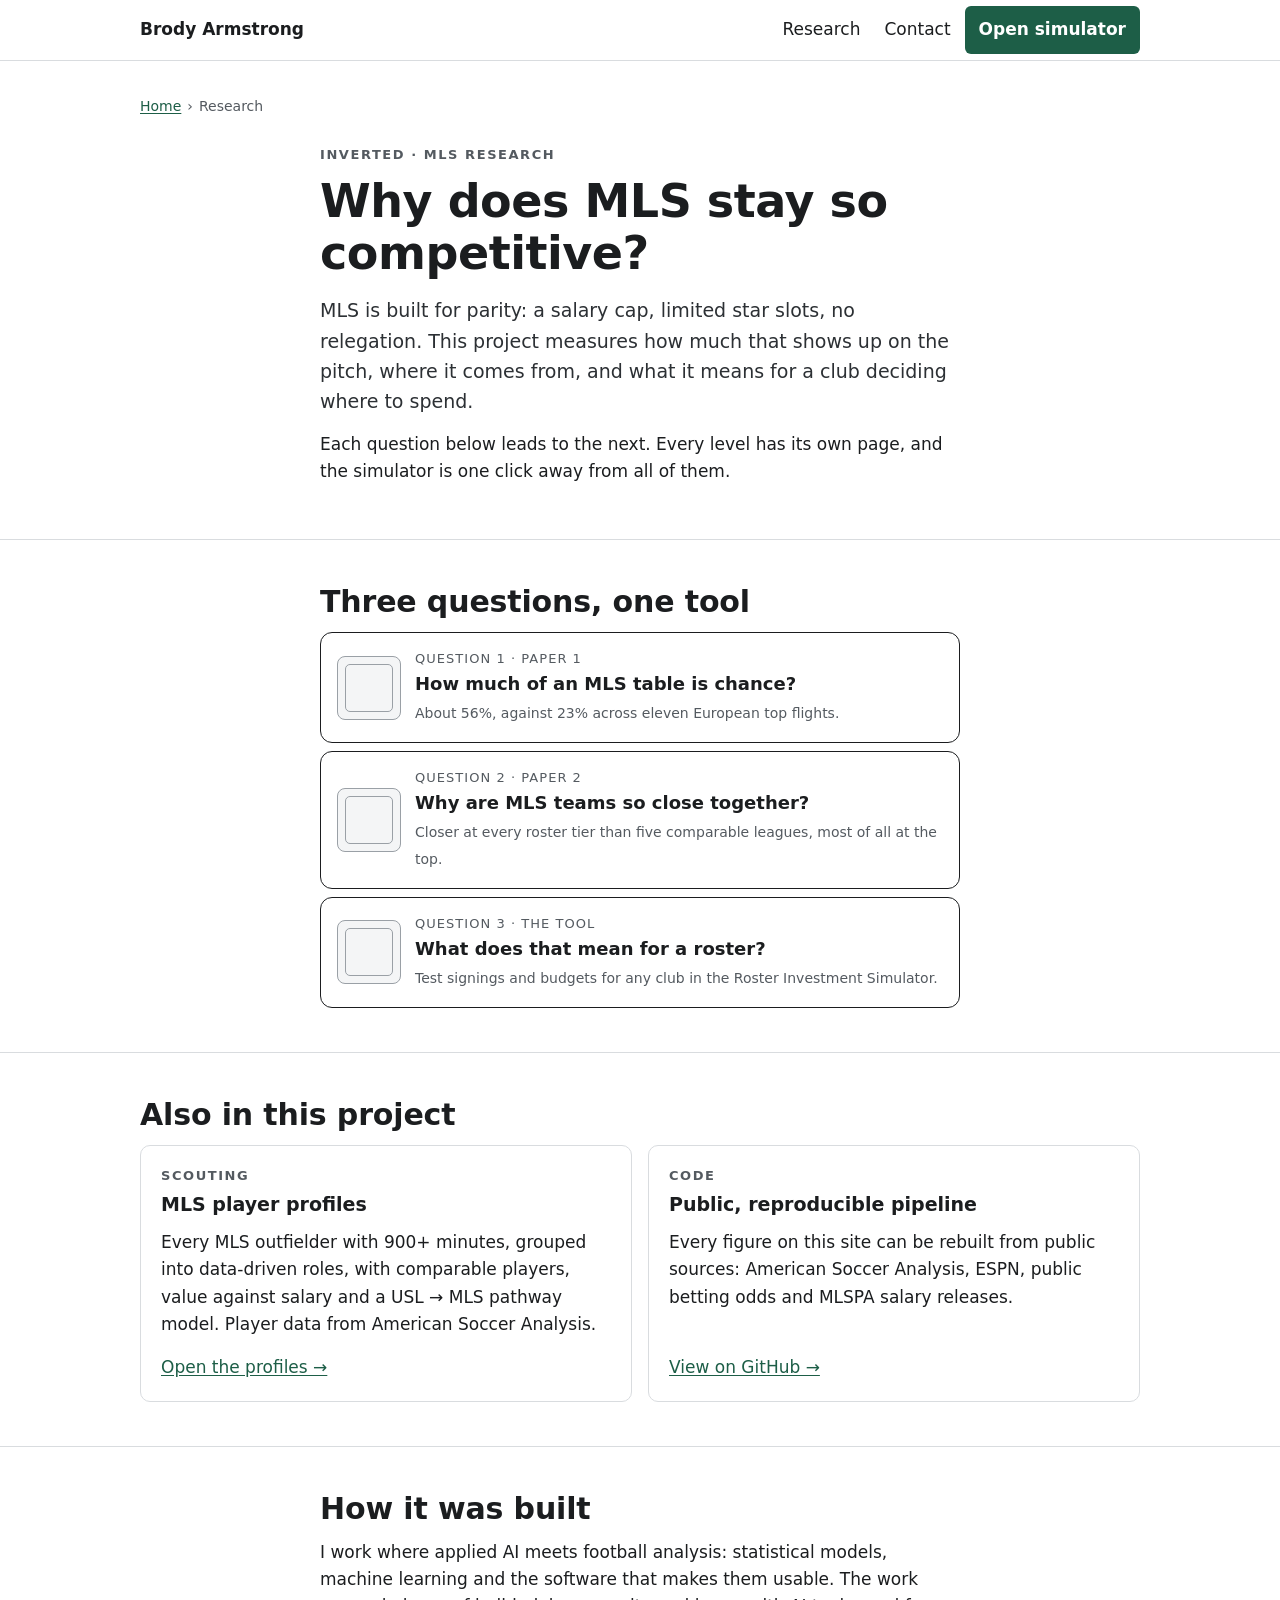
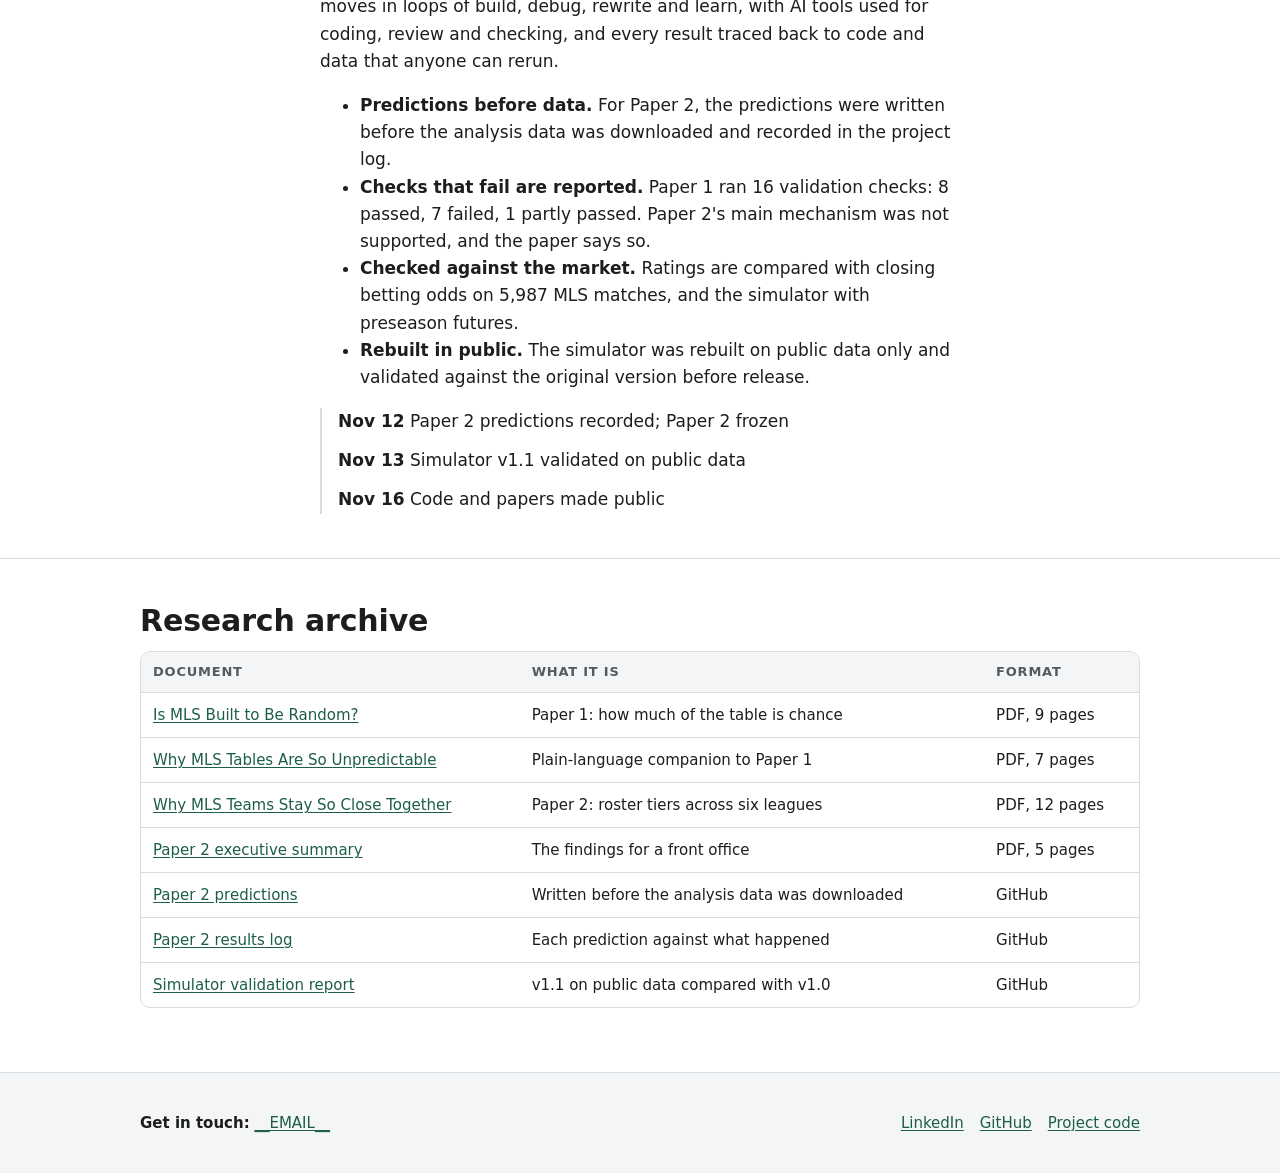
==== inverted/index.html @ 62461cf2 "First version of the portfolio site" ====
<!doctype html>
<html lang="en">
<head>
<meta charset="utf-8">
<meta name="viewport" content="width=device-width, initial-scale=1">
<title>Inverted · Why does MLS stay so competitive? · Brody Armstrong</title>
<meta name="description" content="A research project on MLS parity: how much of the table is chance, why MLS teams stay so close together, and what that means for roster decisions.">
<link rel="stylesheet" href="../assets/style.css">
</head>
<body>
<a class="skip" href="#main">Skip to content</a>
<header class="site-head">
  <div class="wrap">
    <a class="brand" href="../">Brody Armstrong</a>
    <nav class="site-nav" aria-label="Main">
      <a class="opt" href="./" aria-current="page">Research</a>
      <a class="opt" href="../#contact">Contact</a>
      <a class="cta" href="simulator/">Open simulator</a>
    </nav>
  </div>
</header>

<main id="main">
<div class="wrap">
  <nav class="crumbs" aria-label="Breadcrumb"><ol><li><a href="../">Home</a></li><li aria-current="page">Research</li></ol></nav>
</div>

<section class="hero" style="padding-top:8px">
  <div class="wrap measure">
    <p class="kicker">Inverted · MLS research</p>
    <h1>Why does MLS stay so competitive?</h1>
    <p class="lead">MLS is built for parity: a salary cap, limited star slots, no relegation. This project measures how much that shows up on the pitch, where it comes from, and what it means for a club deciding where to spend.</p>
    <p>Each question below leads to the next. Every level has its own page, and the simulator is one click away from all of them.</p>
  </div>
</section>

<section aria-labelledby="chain">
  <div class="wrap measure">
    <h2 id="chain">Three questions, one tool</h2>

    <a class="next" href="random/">
      <span class="frame" aria-hidden="true"><i></i></span>
      <span><small>Question 1 · Paper 1</small><strong>How much of an MLS table is chance?</strong><br><span class="small">About 56%, against 23% across eleven European top flights.</span></span>
    </a>

    <a class="next" href="close/">
      <span class="frame" aria-hidden="true"><i></i></span>
      <span><small>Question 2 · Paper 2</small><strong>Why are MLS teams so close together?</strong><br><span class="small">Closer at every roster tier than five comparable leagues, most of all at the top.</span></span>
    </a>

    <a class="next" href="simulator/">
      <span class="frame" aria-hidden="true"><i></i></span>
      <span><small>Question 3 · The tool</small><strong>What does that mean for a roster?</strong><br><span class="small">Test signings and budgets for any club in the Roster Investment Simulator.</span></span>
    </a>
  </div>
</section>

<section aria-labelledby="more">
  <div class="wrap">
    <h2 id="more">Also in this project</h2>
    <div class="cards">
      <article class="card">
        <p class="kicker" style="margin:0">Scouting</p>
        <h3>MLS player profiles</h3>
        <p>Every MLS outfielder with 900+ minutes, grouped into data-driven roles, with comparable players, value against salary and a USL → MLS pathway model. Player data from American Soccer Analysis.</p>
        <p class="more"><a href="profiles/">Open the profiles →</a></p>
      </article>
      <article class="card">
        <p class="kicker" style="margin:0">Code</p>
        <h3>Public, reproducible pipeline</h3>
        <p>Every figure on this site can be rebuilt from public sources: American Soccer Analysis, ESPN, public betting odds and MLSPA salary releases.</p>
        <p class="more"><a href="https://github.com/brody-armstrong/inverted">View on GitHub →</a></p>
      </article>
    </div>
  </div>
</section>

<section aria-labelledby="built">
  <div class="wrap measure">
    <h2 id="built">How it was built</h2>
    <p>I work where applied AI meets football analysis: statistical models, machine learning and the software that makes them usable. The work moves in loops of build, debug, rewrite and learn, with AI tools used for coding, review and checking, and every result traced back to code and data that anyone can rerun.</p>
    <ul>
      <li><strong>Predictions before data.</strong> For Paper 2, the predictions were written before the analysis data was downloaded and recorded in the project log.</li>
      <li><strong>Checks that fail are reported.</strong> Paper 1 ran 16 validation checks: 8 passed, 7 failed, 1 partly passed. Paper 2's main mechanism was not supported, and the paper says so.</li>
      <li><strong>Checked against the market.</strong> Ratings are compared with closing betting odds on 5,987 MLS matches, and the simulator with preseason futures.</li>
      <li><strong>Rebuilt in public.</strong> The simulator was rebuilt on public data only and validated against the original version before release.</li>
    </ul>
    <ul class="timeline" aria-label="Timeline">
      <li><b>Nov 12</b> Paper 2 predictions recorded; Paper 2 frozen</li>
      <li><b>Nov 13</b> Simulator v1.1 validated on public data</li>
      <li><b>Nov 16</b> Code and papers made public</li>
    </ul>
  </div>
</section>

<section aria-labelledby="archive">
  <div class="wrap">
    <h2 id="archive">Research archive</h2>
    <div class="tablebox">
      <table>
        <thead><tr><th scope="col">Document</th><th scope="col">What it is</th><th scope="col">Format</th></tr></thead>
        <tbody>
          <tr><td><a href="papers/is-mls-built-to-be-random.pdf">Is MLS Built to Be Random?</a></td><td>Paper 1: how much of the table is chance</td><td>PDF, 9 pages</td></tr>
          <tr><td><a href="papers/why-mls-tables-are-so-unpredictable.pdf">Why MLS Tables Are So Unpredictable</a></td><td>Plain-language companion to Paper 1</td><td>PDF, 7 pages</td></tr>
          <tr><td><a href="papers/why-mls-teams-stay-so-close-together.pdf">Why MLS Teams Stay So Close Together</a></td><td>Paper 2: roster tiers across six leagues</td><td>PDF, 12 pages</td></tr>
          <tr><td><a href="papers/paper2-executive-summary.pdf">Paper 2 executive summary</a></td><td>The findings for a front office</td><td>PDF, 5 pages</td></tr>
          <tr><td><a href="https://github.com/brody-armstrong/inverted/blob/main/mls/papers/paper2/preregistration.md">Paper 2 predictions</a></td><td>Written before the analysis data was downloaded</td><td>GitHub</td></tr>
          <tr><td><a href="https://github.com/brody-armstrong/inverted/blob/main/mls/papers/paper2/results-log.md">Paper 2 results log</a></td><td>Each prediction against what happened</td><td>GitHub</td></tr>
          <tr><td><a href="https://github.com/brody-armstrong/inverted/blob/main/mls/src/simulator/VALIDATION.md">Simulator validation report</a></td><td>v1.1 on public data compared with v1.0</td><td>GitHub</td></tr>
        </tbody>
      </table>
    </div>
  </div>
</section>
</main>

<footer class="site-foot">
  <div class="wrap">
    <p style="margin:0"><strong>Get in touch:</strong> <a href="mailto:__EMAIL__">__EMAIL__</a></p>
    <nav aria-label="Elsewhere">
      <a href="__LINKEDIN_URL__">LinkedIn</a>
      <a href="https://github.com/brody-armstrong">GitHub</a>
      <a href="https://github.com/brody-armstrong/inverted">Project code</a>
    </nav>
  </div>
</footer>
</body>
</html>
---- assets/style.css ----
/* brody-armstrong.github.io — plain, fast, accessible. System fonts only. */
:root{
  --ink:#1b1d1f; --muted:#545a60; --line:#d9dcdf; --bg:#ffffff; --soft:#f4f5f6;
  --accent:#1d5e47; --accent-ink:#ffffff; --max:1040px; --text:680px;
  --font:system-ui,-apple-system,"Segoe UI",Roboto,"Helvetica Neue",Arial,sans-serif;
}
*{box-sizing:border-box}
html{-webkit-text-size-adjust:100%}
body{margin:0;background:var(--bg);color:var(--ink);font:17px/1.6 var(--font)}
img{max-width:100%;height:auto;display:block}
a{color:var(--accent);text-underline-offset:2px}
a:hover{color:#123f30}
:focus-visible{outline:3px solid #2f7dd1;outline-offset:2px;border-radius:3px}
.skip{position:absolute;left:-999px;top:0;background:var(--ink);color:#fff;padding:10px 14px;z-index:10}
.skip:focus{left:8px;top:8px}
.wrap{max-width:var(--max);margin:0 auto;padding:0 20px}
.measure{max-width:var(--text)}

/* header */
.site-head{border-bottom:1px solid var(--line);background:var(--bg);position:sticky;top:0;z-index:5}
.site-head .wrap{display:flex;align-items:center;justify-content:space-between;gap:12px;min-height:60px;flex-wrap:wrap}
.brand{font-weight:700;color:var(--ink);text-decoration:none;font-size:17px;padding:10px 0}
.site-nav{display:flex;align-items:center;gap:4px;flex-wrap:wrap}
.site-nav a{color:var(--ink);text-decoration:none;padding:10px 10px;min-height:44px;display:inline-flex;align-items:center;border-radius:6px}
.site-nav a:hover{background:var(--soft)}
.site-nav a.cta{background:var(--accent);color:var(--accent-ink);font-weight:600;padding:10px 14px}
.site-nav a.cta:hover{background:#174c39;color:#fff}
@media (max-width:560px){.site-nav .opt{display:none}}

/* type */
h1{font-size:clamp(30px,5.2vw,46px);line-height:1.12;margin:0 0 16px;letter-spacing:-.01em}
h2{font-size:clamp(23px,3.2vw,30px);line-height:1.2;margin:0 0 12px;letter-spacing:-.005em}
h3{font-size:19px;line-height:1.3;margin:0 0 6px}
p{margin:0 0 14px}
.kicker{font-size:13px;letter-spacing:.12em;text-transform:uppercase;color:var(--muted);font-weight:600;margin:0 0 10px}
.lead{font-size:19px;color:#2c3034}
.small{font-size:14px;color:var(--muted)}
section{padding:44px 0}
section+section{border-top:1px solid var(--line)}

/* buttons */
.btn{display:inline-flex;align-items:center;justify-content:center;min-height:48px;padding:12px 20px;border-radius:8px;background:var(--accent);color:var(--accent-ink);font-weight:650;text-decoration:none}
.btn:hover{background:#174c39;color:#fff}
.btn.ghost{background:transparent;color:var(--ink);border:1.5px solid var(--ink)}
.btn.ghost:hover{background:var(--soft);color:var(--ink)}
.actions{display:flex;flex-wrap:wrap;gap:10px;margin-top:18px}

/* hero */
.hero{padding:36px 0 40px}
.hero-grid{display:grid;gap:28px;grid-template-columns:1fr}
@media (min-width:900px){.hero-grid{grid-template-columns:minmax(0,5fr) minmax(0,6fr);align-items:center}}
.shot{border:1px solid var(--line);border-radius:10px;overflow:hidden;box-shadow:0 1px 2px rgba(0,0,0,.04)}
.shot figcaption{font-size:13px;color:var(--muted);padding:8px 12px;border-top:1px solid var(--line);background:var(--soft)}
figure{margin:0}

/* evidence strip */
.facts{display:grid;grid-template-columns:repeat(2,minmax(0,1fr));gap:1px;background:var(--line);border:1px solid var(--line);border-radius:10px;overflow:hidden;margin:0;padding:0;list-style:none}
@media (min-width:760px){.facts{grid-template-columns:repeat(4,minmax(0,1fr))}}
.facts li{background:var(--bg);padding:16px}
.facts strong{display:block;font-size:22px;line-height:1.2}
.facts span{font-size:14px;color:var(--muted)}

/* story steps */
.steps{list-style:none;margin:0;padding:0;display:grid;gap:12px}
.steps li{border:1px solid var(--line);border-radius:10px;padding:16px 18px;display:grid;grid-template-columns:auto 1fr;gap:4px 14px}
.steps .n{grid-row:span 2;width:30px;height:30px;border-radius:50%;border:2px solid var(--ink);display:flex;align-items:center;justify-content:center;font-weight:700;font-size:14px}
.steps .label{font-size:13px;letter-spacing:.1em;text-transform:uppercase;color:var(--muted);font-weight:600}
.steps p{margin:0}

/* cards */
.cards{display:grid;gap:16px;grid-template-columns:1fr}
@media (min-width:760px){.cards{grid-template-columns:repeat(2,minmax(0,1fr))}}
.card{border:1px solid var(--line);border-radius:10px;padding:20px;display:flex;flex-direction:column;gap:6px}
.card p{margin:0}
.card .more{margin-top:auto;padding-top:10px}

/* level template */
.crumbs{font-size:14px;color:var(--muted);margin:22px 0 8px}
.crumbs ol{list-style:none;margin:0;padding:0;display:flex;flex-wrap:wrap;gap:6px;align-items:center}
.crumbs li{display:flex;align-items:center}
.crumbs li+li::before{content:"›";margin-right:6px;color:var(--muted)}
.crumbs a{display:inline-block;padding:12px 0;min-height:44px}
.part{padding:26px 0;border-top:1px solid var(--line)}
.part:first-of-type{border-top:0}
.part h2{font-size:22px}
.fig{margin:16px 0;border:1px solid var(--line);border-radius:10px;padding:12px;background:#fff}
.fig figcaption{font-size:14px;color:var(--muted);margin-top:8px}
table{border-collapse:collapse;width:100%;font-size:15px}
.tablebox{overflow-x:auto;border:1px solid var(--line);border-radius:10px}
th,td{text-align:left;padding:10px 12px;border-bottom:1px solid var(--line);vertical-align:top}
th{font-size:13px;letter-spacing:.06em;text-transform:uppercase;color:var(--muted);font-weight:600;background:var(--soft)}
td.num,th.num{text-align:right;font-variant-numeric:tabular-nums}
tr:last-child td{border-bottom:0}
details{border:1px solid var(--line);border-radius:10px;padding:0 16px;margin:14px 0}
summary{cursor:pointer;font-weight:600;min-height:48px;display:flex;align-items:center}
details[open] summary{border-bottom:1px solid var(--line);margin-bottom:10px}
details ul{padding-left:20px}
.next{display:flex;gap:14px;align-items:center;text-decoration:none;color:var(--ink);border:1.5px solid var(--ink);border-radius:12px;padding:16px;margin:8px 0 0}
.next:hover{background:var(--soft);color:var(--ink)}
.next .frame{width:64px;height:64px;flex:0 0 auto;border:1px solid #9aa0a6;border-radius:8px;padding:7px;background:var(--soft)}
.next .frame i{display:block;height:100%;border:1px solid #9aa0a6;border-radius:5px}
.next small{display:block;font-size:13px;letter-spacing:.08em;text-transform:uppercase;color:var(--muted)}
.next strong{font-size:18px}
.timeline{list-style:none;margin:0;padding:0 0 0 16px;border-left:2px solid var(--line);display:grid;gap:12px}
.timeline b{display:inline-block;min-width:64px}

/* footer */
.site-foot{border-top:1px solid var(--line);background:var(--soft);padding:28px 0;margin-top:20px;font-size:15px}
.site-foot .wrap{display:flex;flex-wrap:wrap;gap:8px 20px;align-items:center;justify-content:space-between}
.site-foot nav{display:flex;flex-wrap:wrap;gap:4px 16px}
.site-foot a{display:inline-block;padding:10px 0}
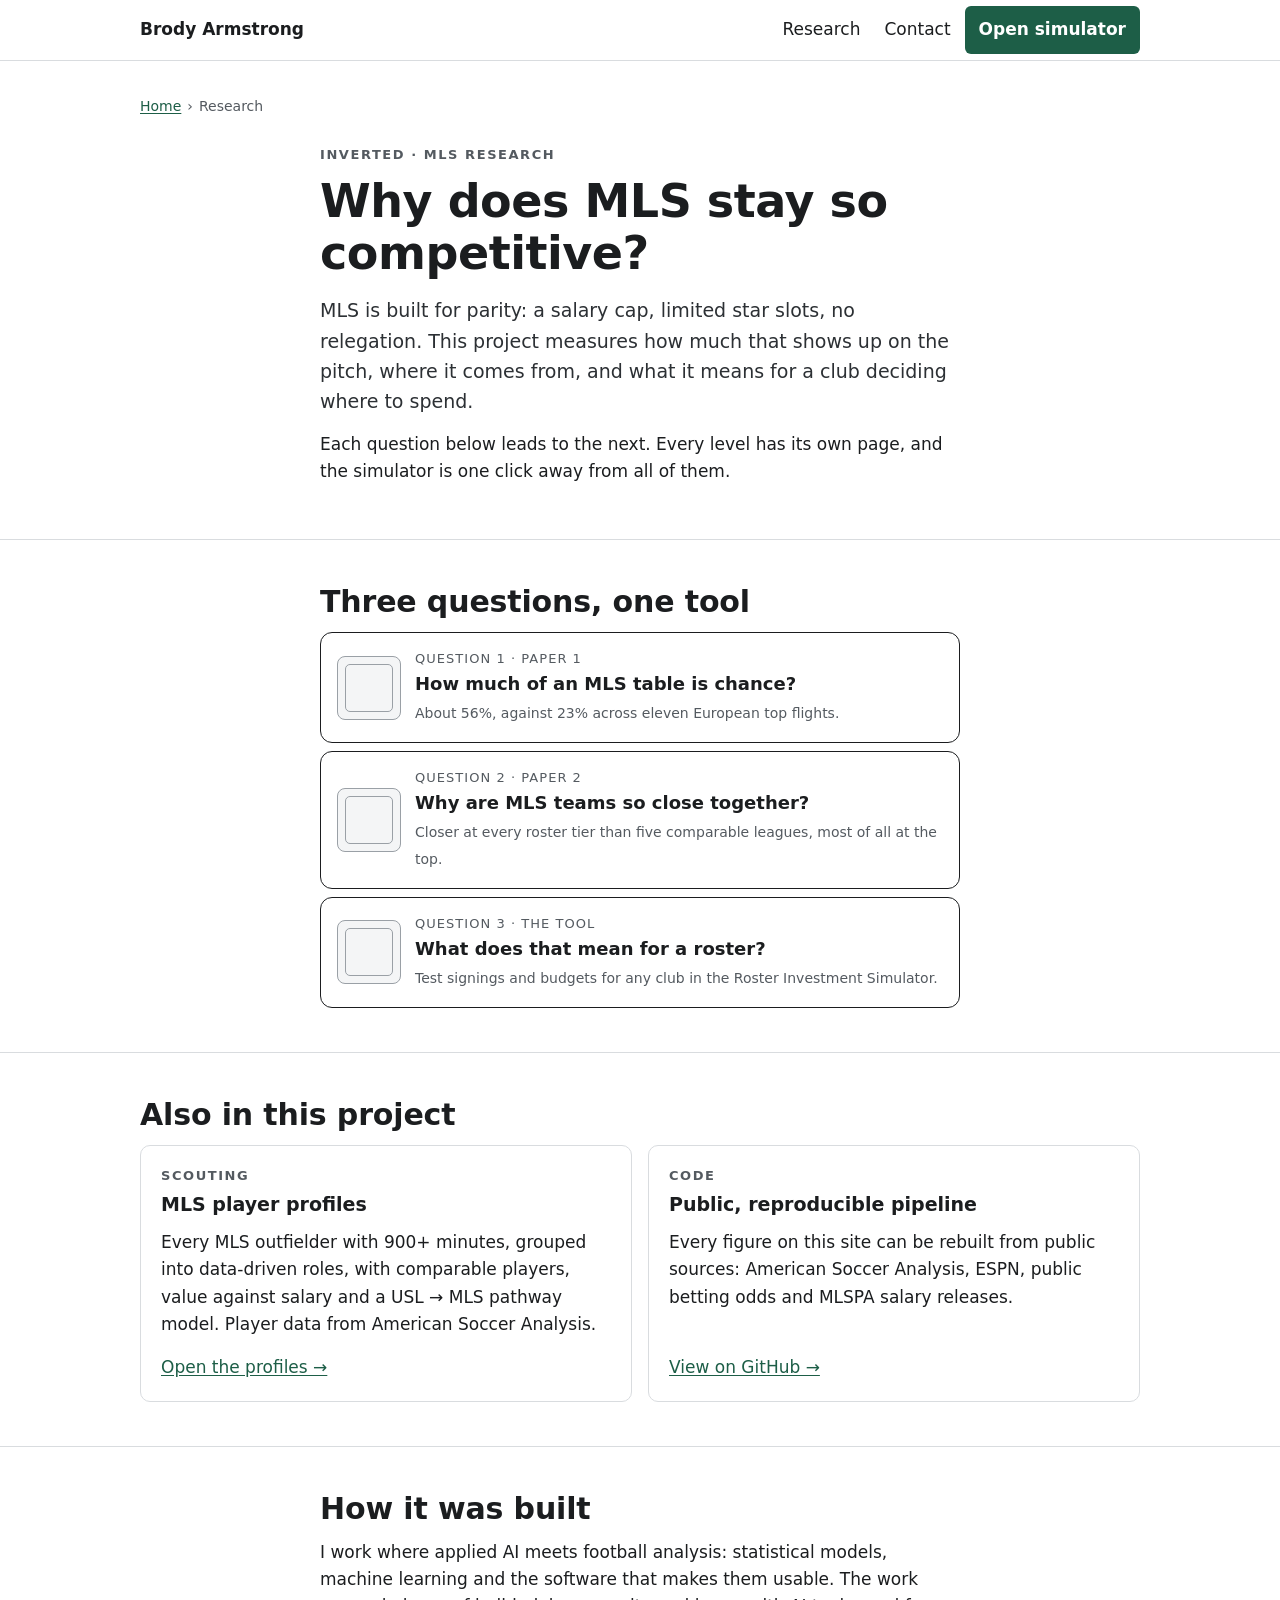
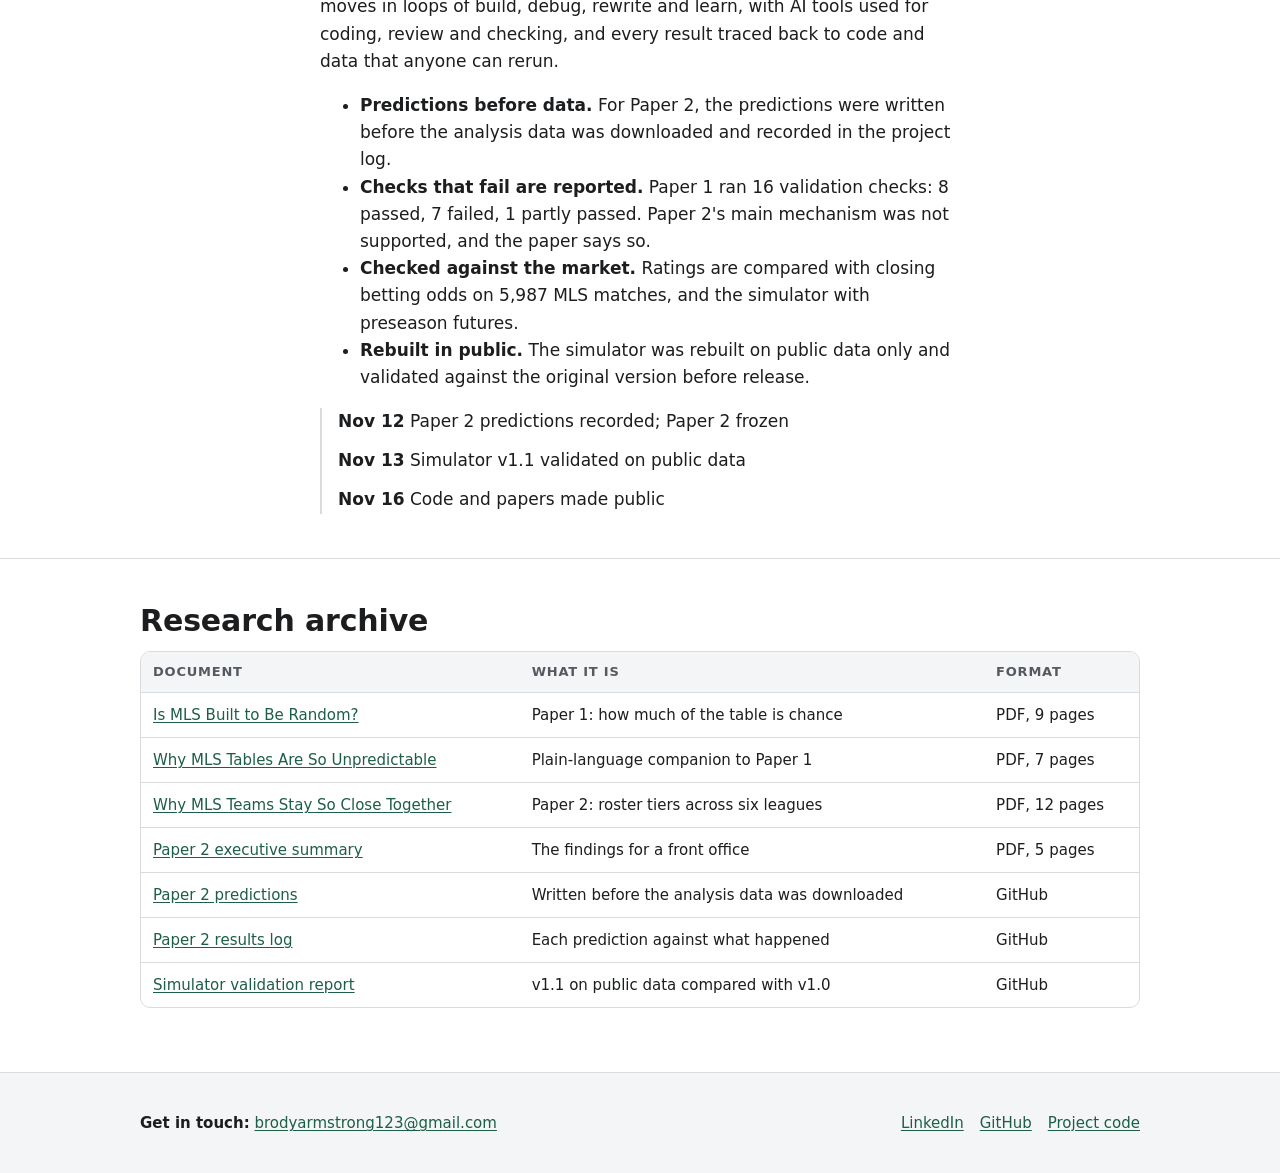
==== commit c96904ca: "Add contact details" ====
--- a/inverted/index.html
+++ b/inverted/index.html
@@ -116,9 +116,9 @@
 
 <footer class="site-foot">
   <div class="wrap">
-    <p style="margin:0"><strong>Get in touch:</strong> <a href="mailto:__EMAIL__">__EMAIL__</a></p>
+    <p style="margin:0"><strong>Get in touch:</strong> <a href="mailto:brodyarmstrong123@gmail.com">brodyarmstrong123@gmail.com</a></p>
     <nav aria-label="Elsewhere">
-      <a href="__LINKEDIN_URL__">LinkedIn</a>
+      <a href="https://www.linkedin.com/in/brody-armstrong-0a905b2a8">LinkedIn</a>
       <a href="https://github.com/brody-armstrong">GitHub</a>
       <a href="https://github.com/brody-armstrong/inverted">Project code</a>
     </nav>
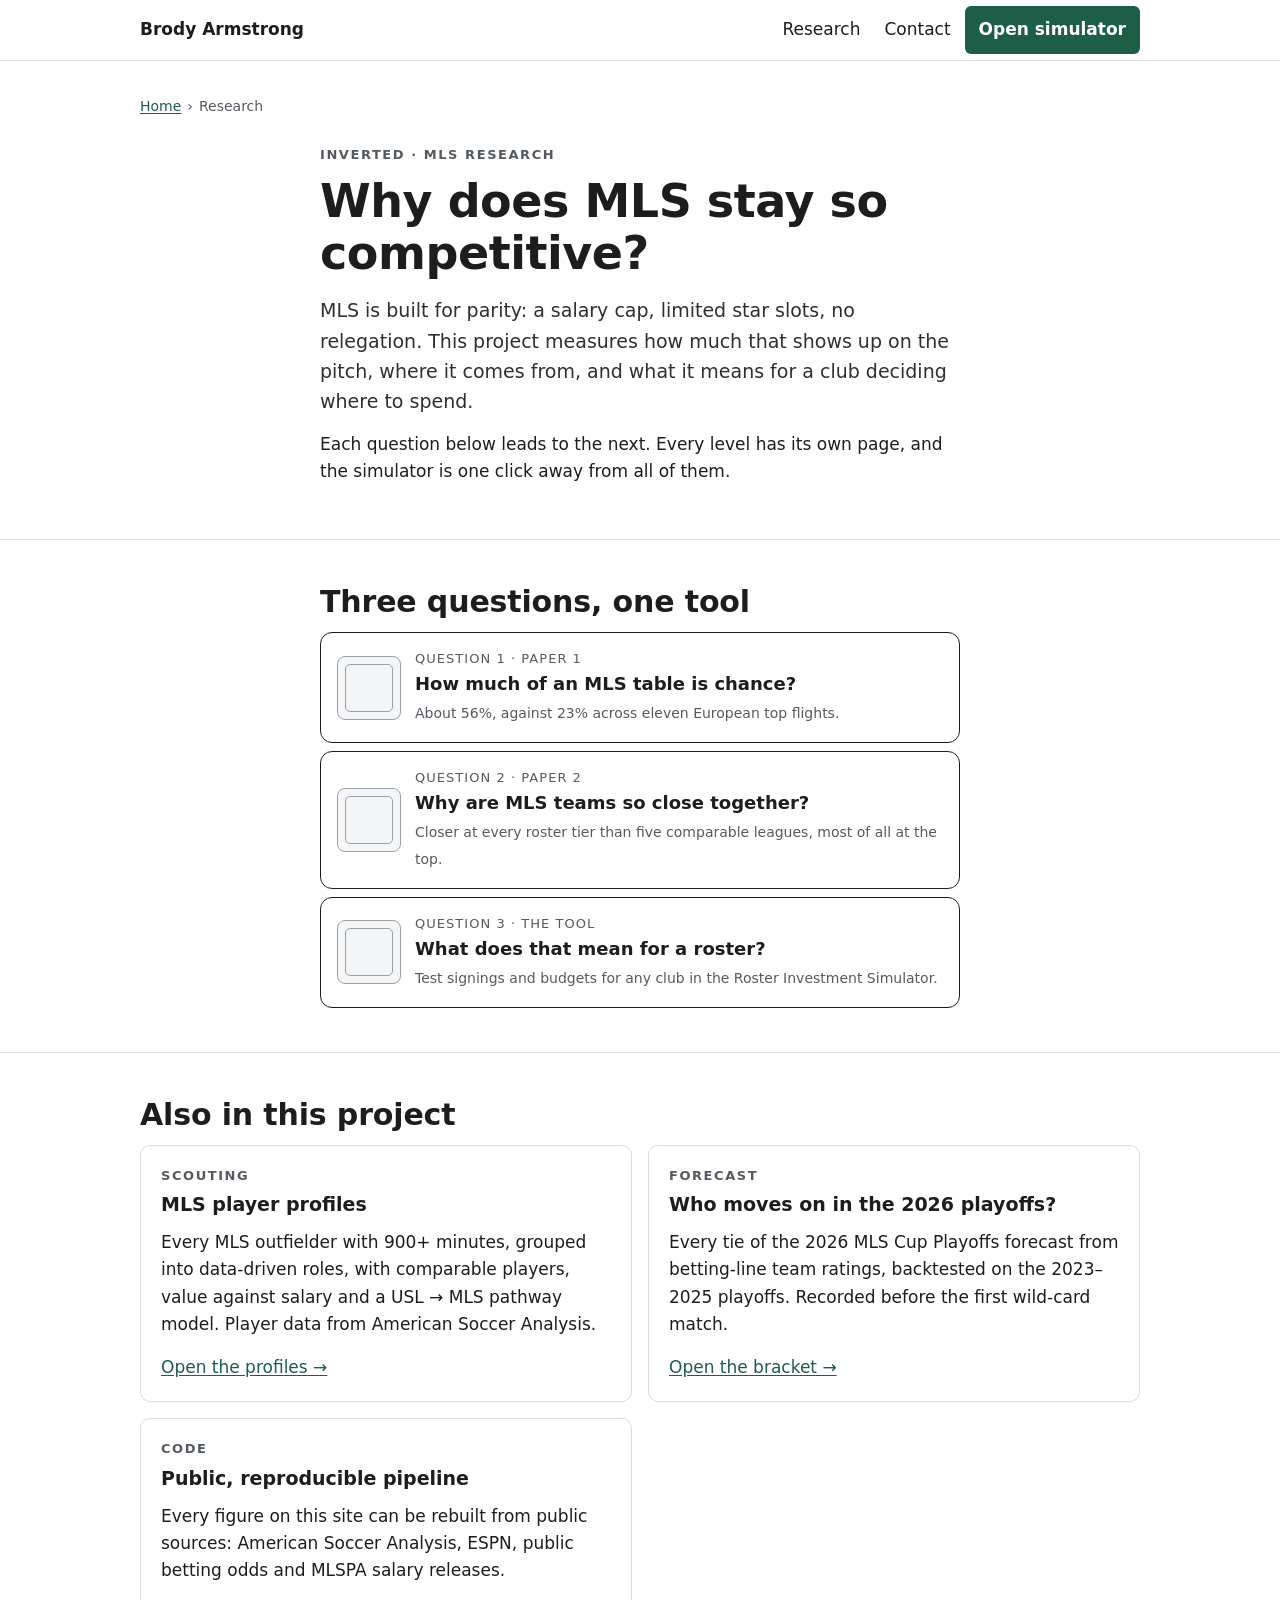
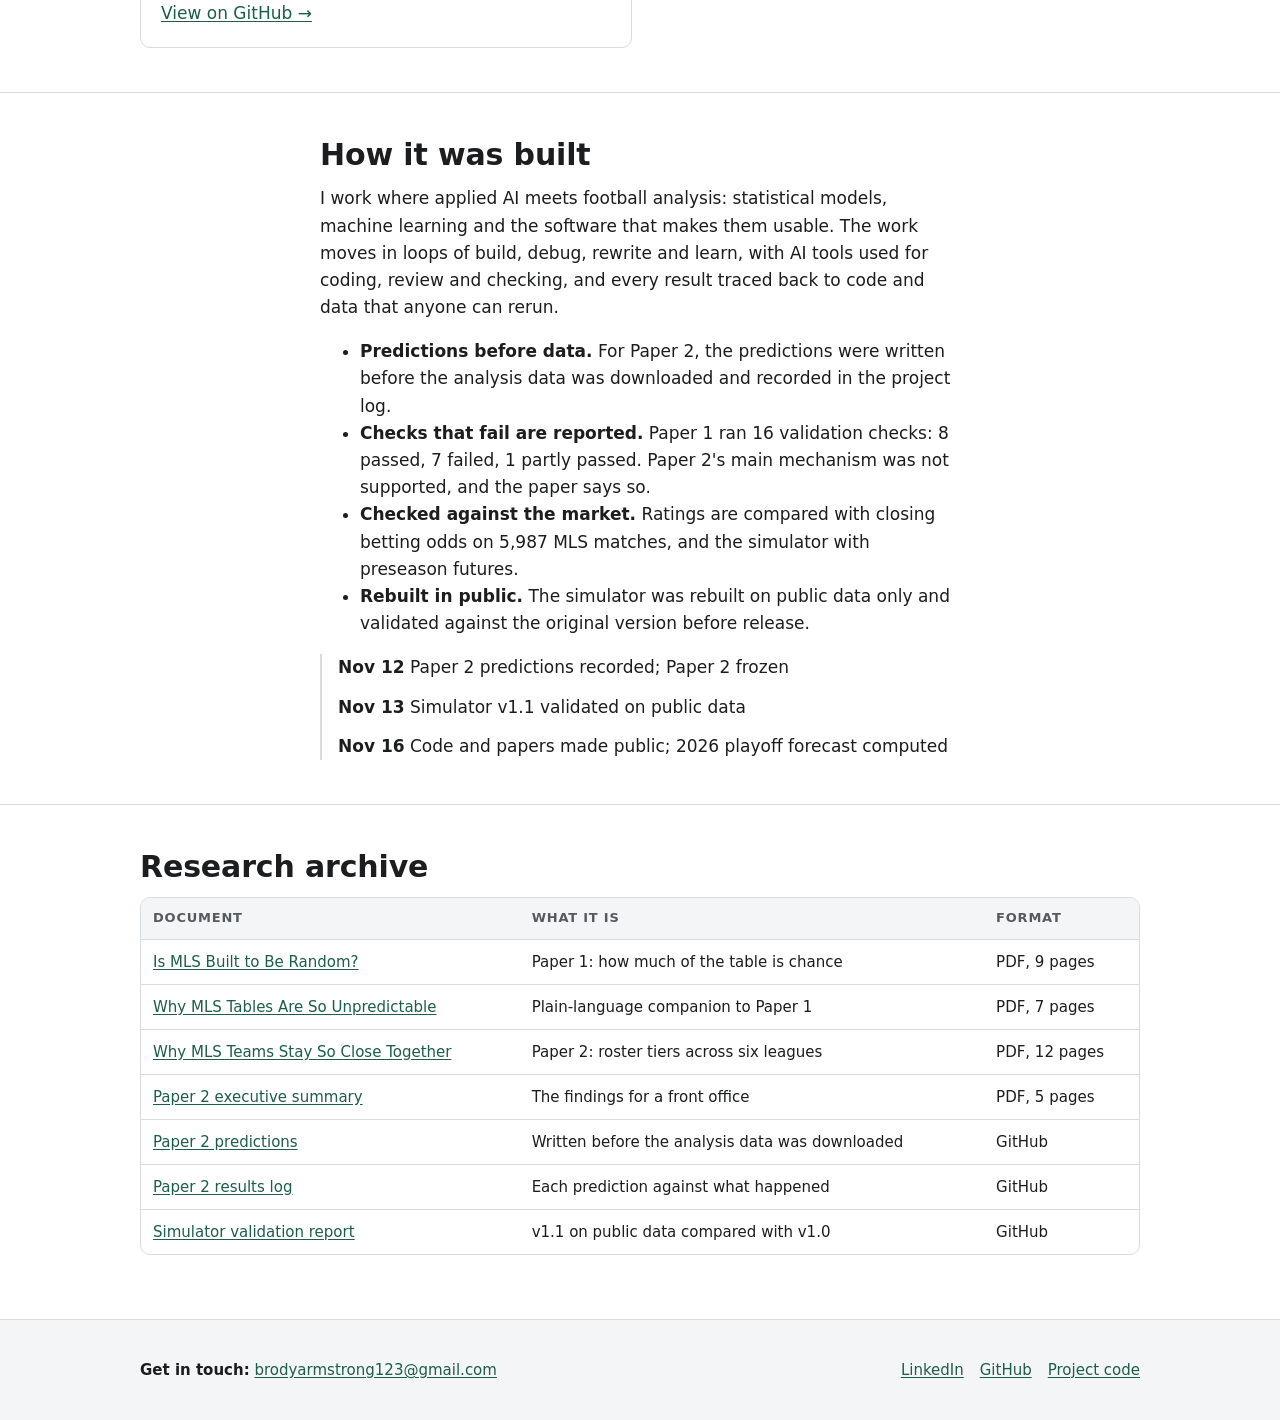
==== commit 39f52440: "Add 2026 playoffs forecast page and link from research hub" ====
--- a/inverted/index.html
+++ b/inverted/index.html
@@ -66,6 +66,12 @@
         <p class="more"><a href="profiles/">Open the profiles →</a></p>
       </article>
       <article class="card">
+        <p class="kicker" style="margin:0">Forecast</p>
+        <h3>Who moves on in the 2026 playoffs?</h3>
+        <p>Every tie of the 2026 MLS Cup Playoffs forecast from betting-line team ratings, backtested on the 2023–2025 playoffs. Recorded before the first wild-card match.</p>
+        <p class="more"><a href="playoffs/">Open the bracket →</a></p>
+      </article>
+      <article class="card">
         <p class="kicker" style="margin:0">Code</p>
         <h3>Public, reproducible pipeline</h3>
         <p>Every figure on this site can be rebuilt from public sources: American Soccer Analysis, ESPN, public betting odds and MLSPA salary releases.</p>
@@ -88,7 +94,7 @@
     <ul class="timeline" aria-label="Timeline">
       <li><b>Nov 12</b> Paper 2 predictions recorded; Paper 2 frozen</li>
       <li><b>Nov 13</b> Simulator v1.1 validated on public data</li>
-      <li><b>Nov 16</b> Code and papers made public</li>
+      <li><b>Nov 16</b> Code and papers made public; 2026 playoff forecast computed</li>
     </ul>
   </div>
 </section>
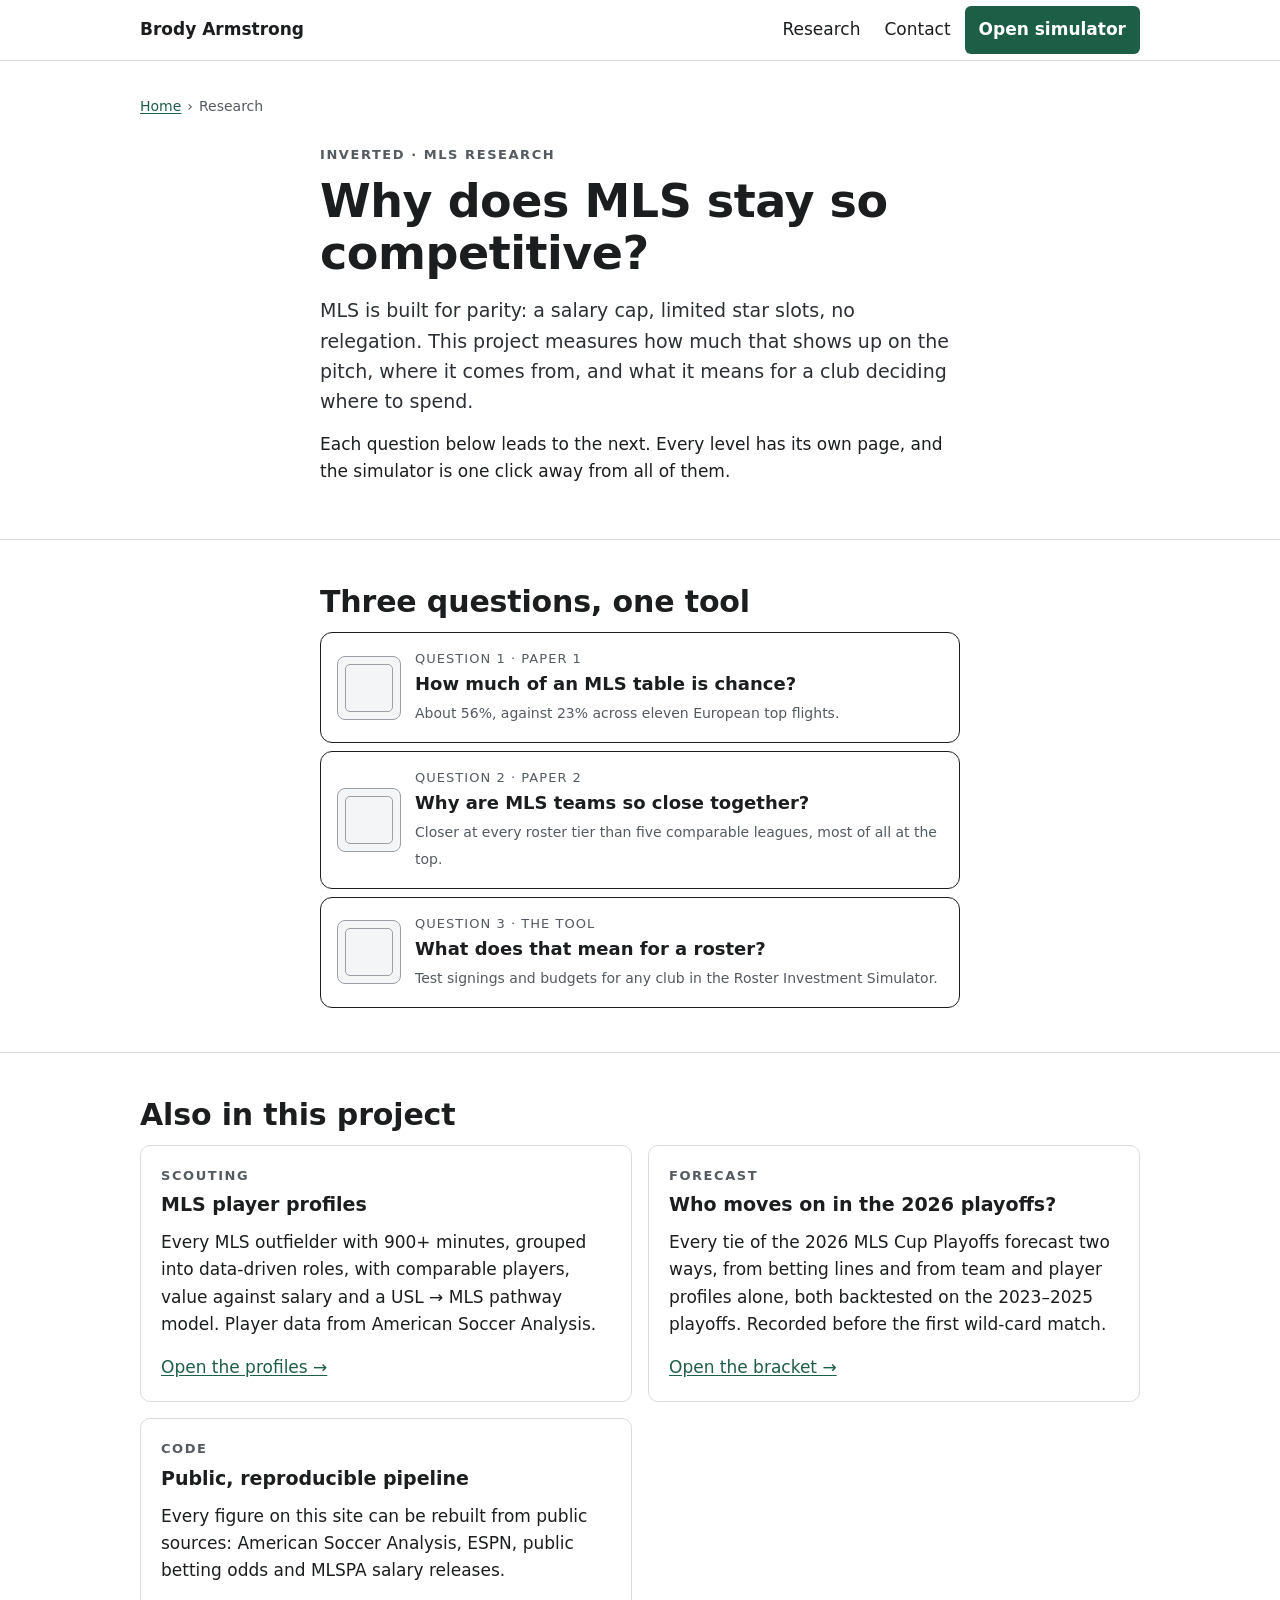
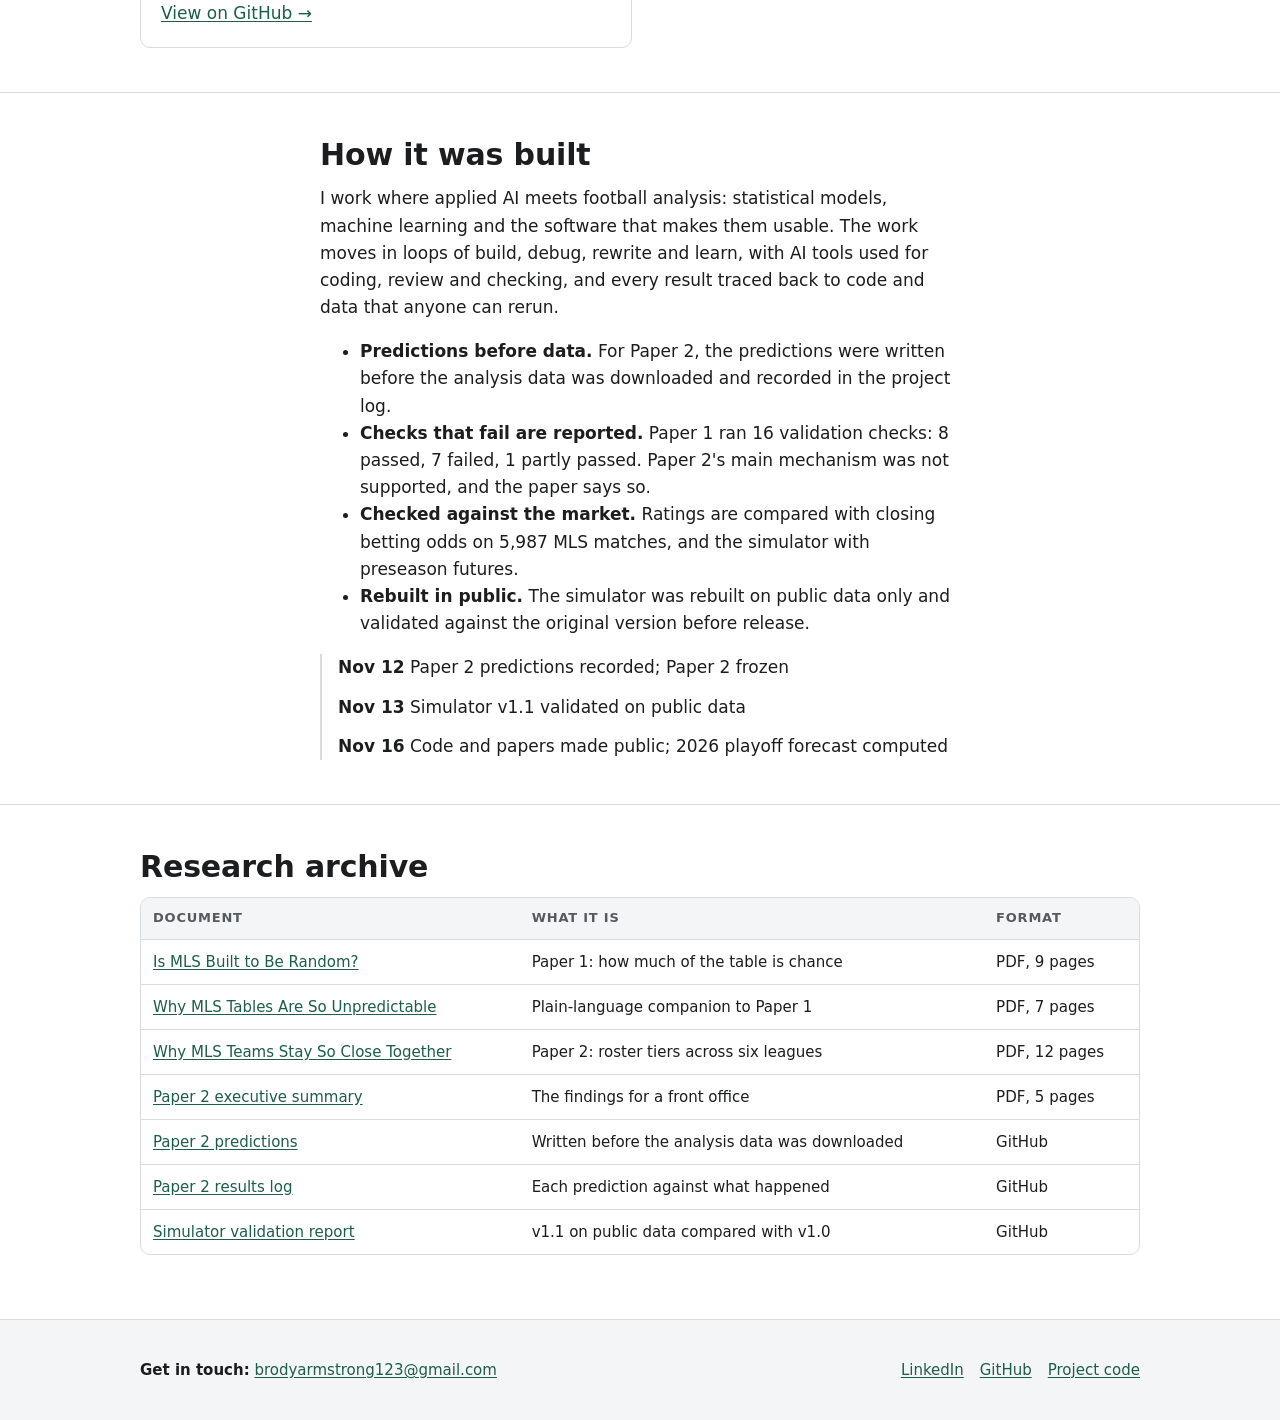
==== commit e22f4175: "Playoffs page: add profile forecast and tie-by-tie breakdown" ====
--- a/inverted/index.html
+++ b/inverted/index.html
@@ -68,7 +68,7 @@
       <article class="card">
         <p class="kicker" style="margin:0">Forecast</p>
         <h3>Who moves on in the 2026 playoffs?</h3>
-        <p>Every tie of the 2026 MLS Cup Playoffs forecast from betting-line team ratings, backtested on the 2023–2025 playoffs. Recorded before the first wild-card match.</p>
+        <p>Every tie of the 2026 MLS Cup Playoffs forecast two ways, from betting lines and from team and player profiles alone, both backtested on the 2023–2025 playoffs. Recorded before the first wild-card match.</p>
         <p class="more"><a href="playoffs/">Open the bracket →</a></p>
       </article>
       <article class="card">
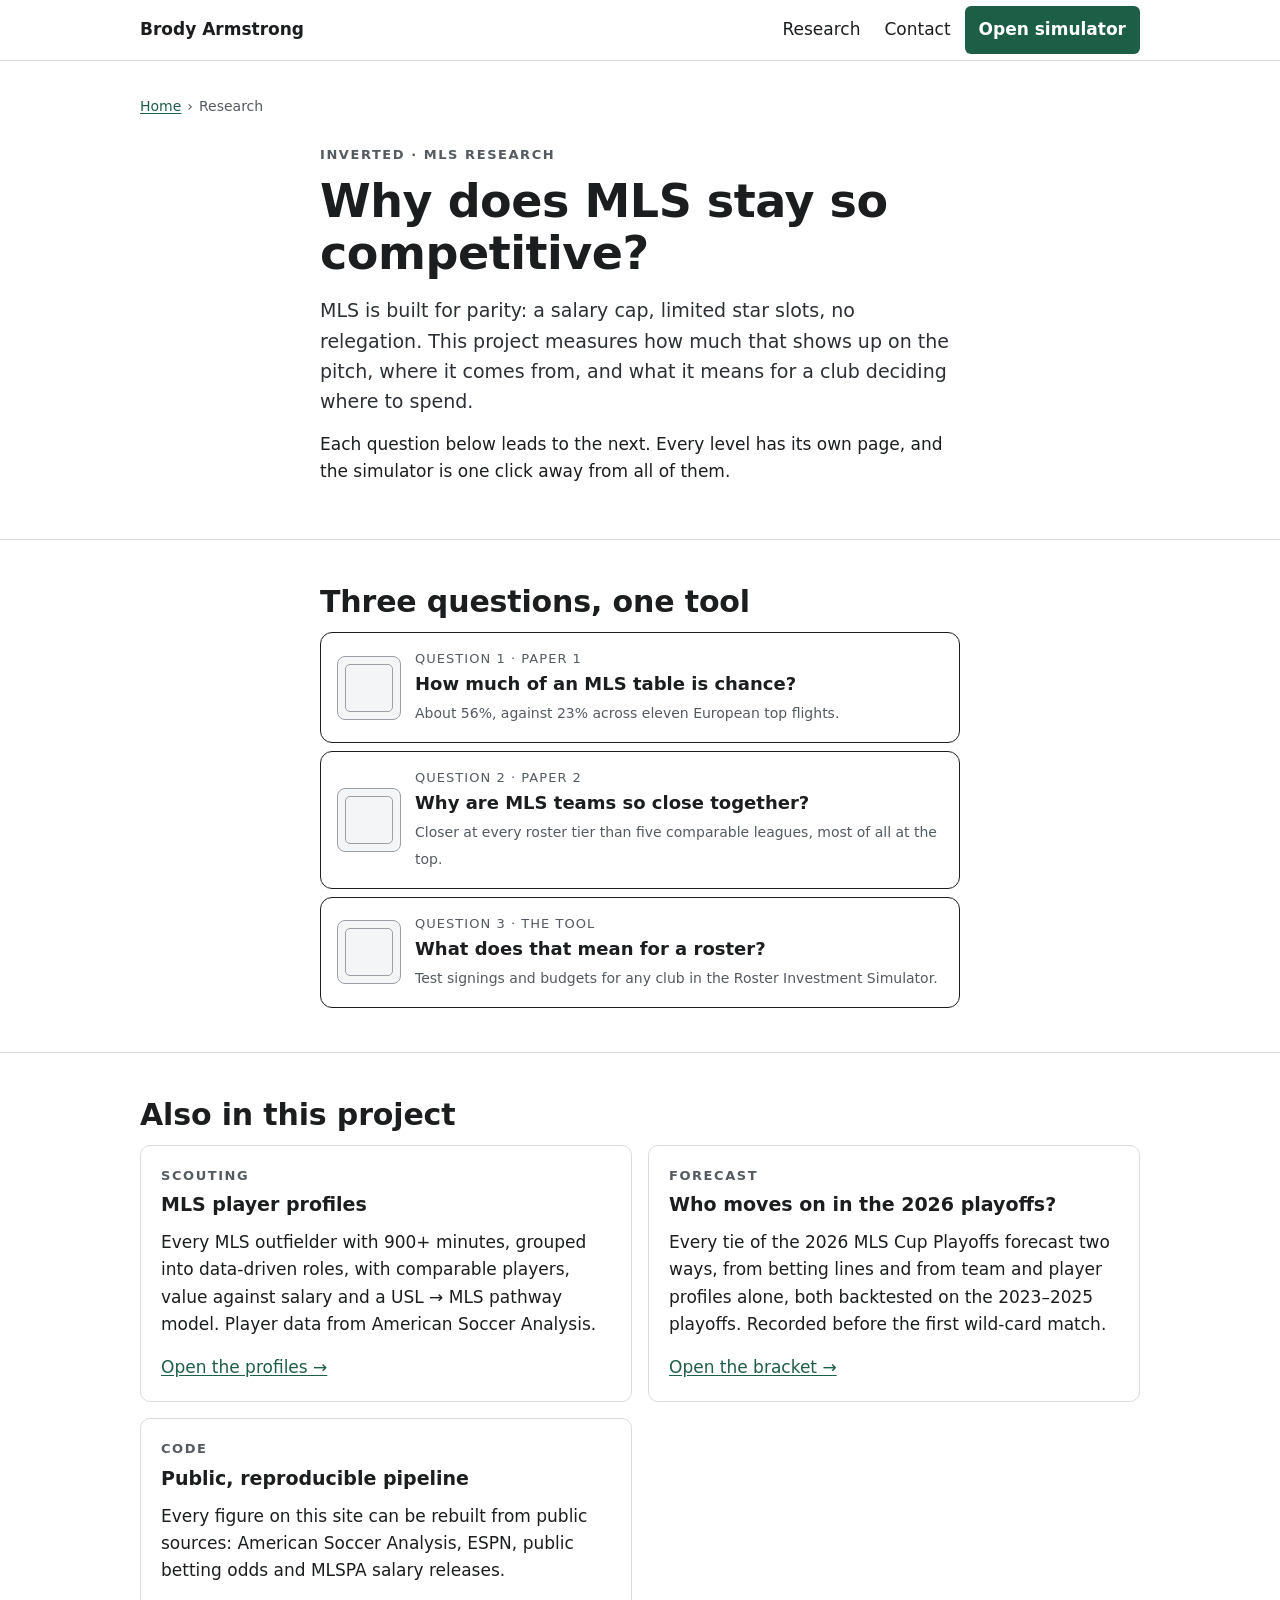
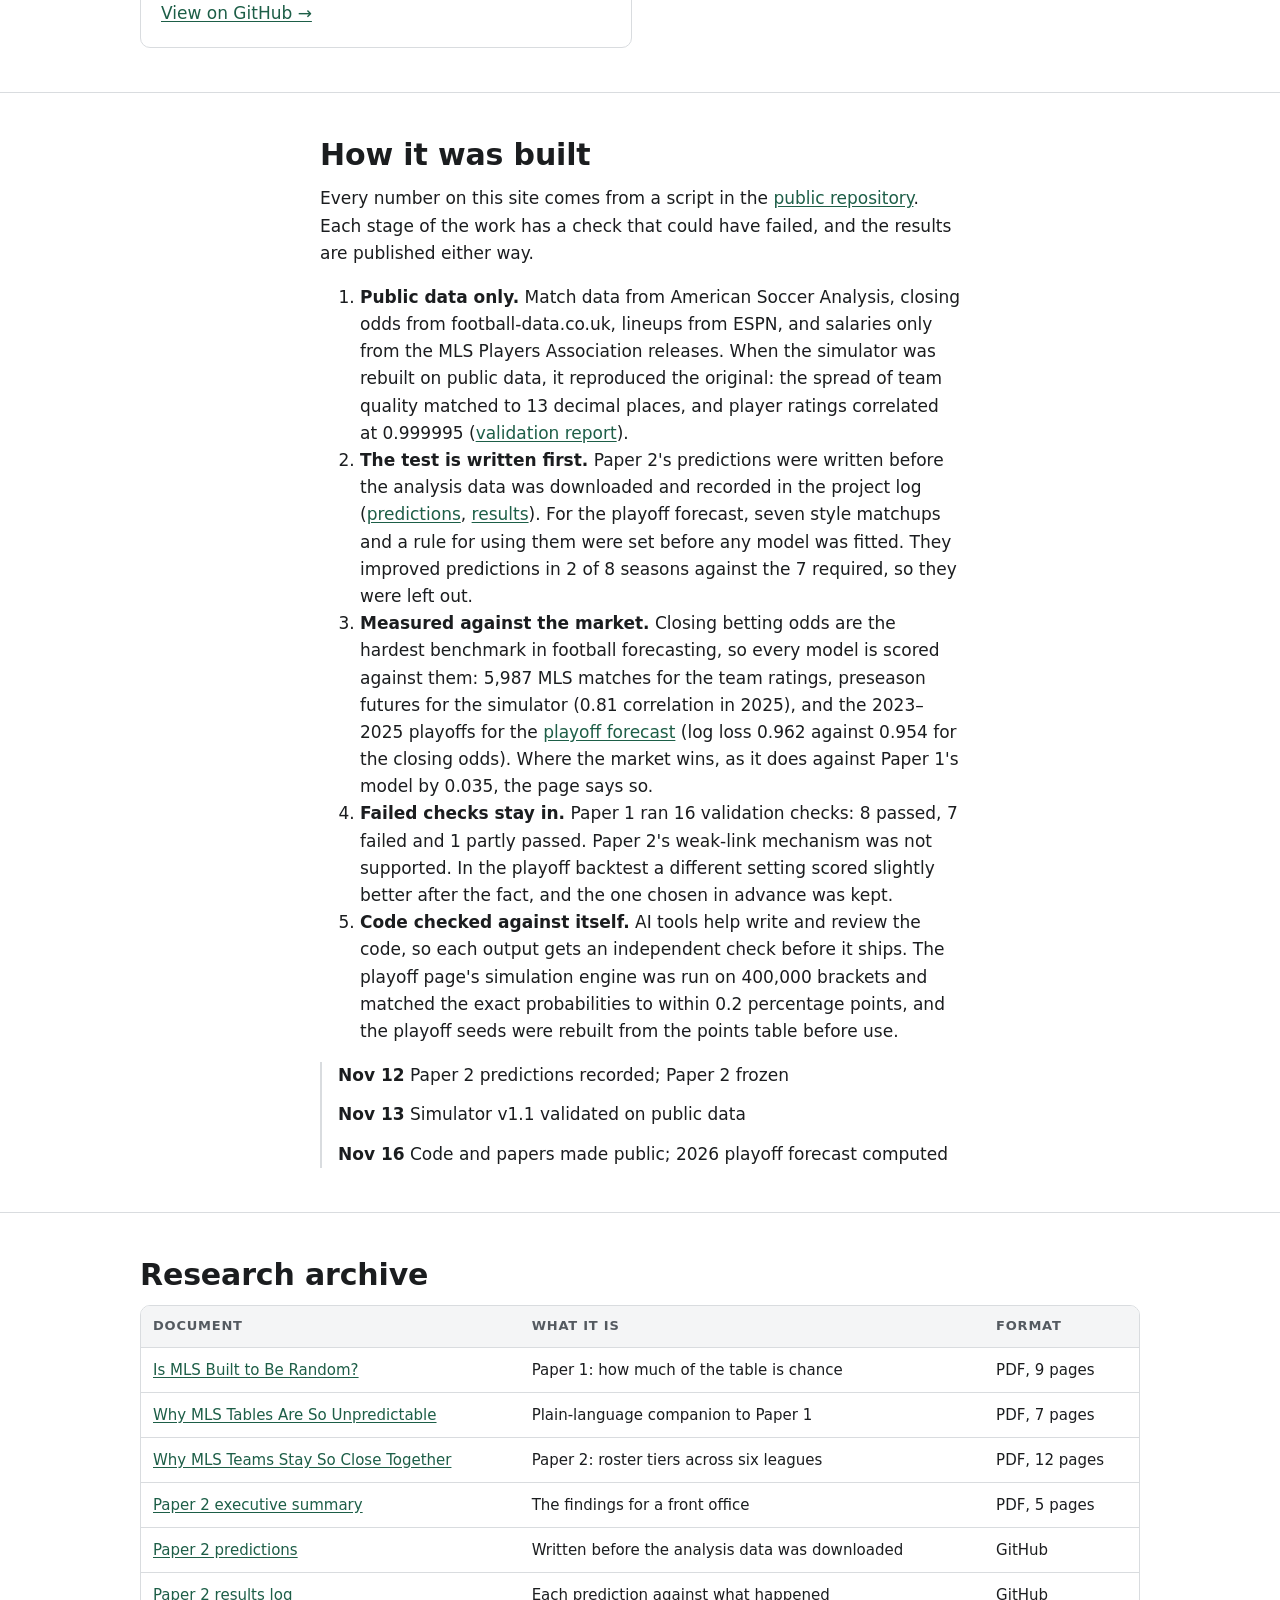
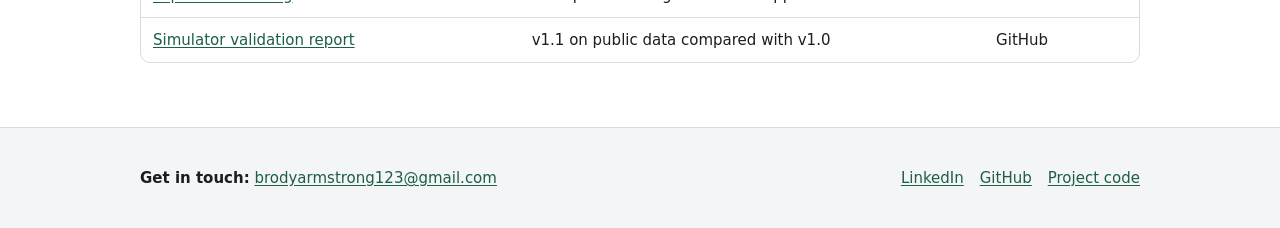
==== commit 1566e6fb: "Research hub: rewrite How it was built as the checked workflow" ====
--- a/inverted/index.html
+++ b/inverted/index.html
@@ -84,13 +84,14 @@
 <section aria-labelledby="built">
   <div class="wrap measure">
     <h2 id="built">How it was built</h2>
-    <p>I work where applied AI meets football analysis: statistical models, machine learning and the software that makes them usable. The work moves in loops of build, debug, rewrite and learn, with AI tools used for coding, review and checking, and every result traced back to code and data that anyone can rerun.</p>
-    <ul>
-      <li><strong>Predictions before data.</strong> For Paper 2, the predictions were written before the analysis data was downloaded and recorded in the project log.</li>
-      <li><strong>Checks that fail are reported.</strong> Paper 1 ran 16 validation checks: 8 passed, 7 failed, 1 partly passed. Paper 2's main mechanism was not supported, and the paper says so.</li>
-      <li><strong>Checked against the market.</strong> Ratings are compared with closing betting odds on 5,987 MLS matches, and the simulator with preseason futures.</li>
-      <li><strong>Rebuilt in public.</strong> The simulator was rebuilt on public data only and validated against the original version before release.</li>
-    </ul>
+    <p>Every number on this site comes from a script in the <a href="https://github.com/brody-armstrong/inverted">public repository</a>. Each stage of the work has a check that could have failed, and the results are published either way.</p>
+    <ol>
+      <li><strong>Public data only.</strong> Match data from American Soccer Analysis, closing odds from football-data.co.uk, lineups from ESPN, and salaries only from the MLS Players Association releases. When the simulator was rebuilt on public data, it reproduced the original: the spread of team quality matched to 13 decimal places, and player ratings correlated at 0.999995 (<a href="https://github.com/brody-armstrong/inverted/blob/main/mls/src/simulator/VALIDATION.md">validation report</a>).</li>
+      <li><strong>The test is written first.</strong> Paper 2's predictions were written before the analysis data was downloaded and recorded in the project log (<a href="https://github.com/brody-armstrong/inverted/blob/main/mls/papers/paper2/preregistration.md">predictions</a>, <a href="https://github.com/brody-armstrong/inverted/blob/main/mls/papers/paper2/results-log.md">results</a>). For the playoff forecast, seven style matchups and a rule for using them were set before any model was fitted. They improved predictions in 2 of 8 seasons against the 7 required, so they were left out.</li>
+      <li><strong>Measured against the market.</strong> Closing betting odds are the hardest benchmark in football forecasting, so every model is scored against them: 5,987 MLS matches for the team ratings, preseason futures for the simulator (0.81 correlation in 2025), and the 2023–2025 playoffs for the <a href="playoffs/">playoff forecast</a> (log loss 0.962 against 0.954 for the closing odds). Where the market wins, as it does against Paper 1's model by 0.035, the page says so.</li>
+      <li><strong>Failed checks stay in.</strong> Paper 1 ran 16 validation checks: 8 passed, 7 failed and 1 partly passed. Paper 2's weak-link mechanism was not supported. In the playoff backtest a different setting scored slightly better after the fact, and the one chosen in advance was kept.</li>
+      <li><strong>Code checked against itself.</strong> AI tools help write and review the code, so each output gets an independent check before it ships. The playoff page's simulation engine was run on 400,000 brackets and matched the exact probabilities to within 0.2 percentage points, and the playoff seeds were rebuilt from the points table before use.</li>
+    </ol>
     <ul class="timeline" aria-label="Timeline">
       <li><b>Nov 12</b> Paper 2 predictions recorded; Paper 2 frozen</li>
       <li><b>Nov 13</b> Simulator v1.1 validated on public data</li>
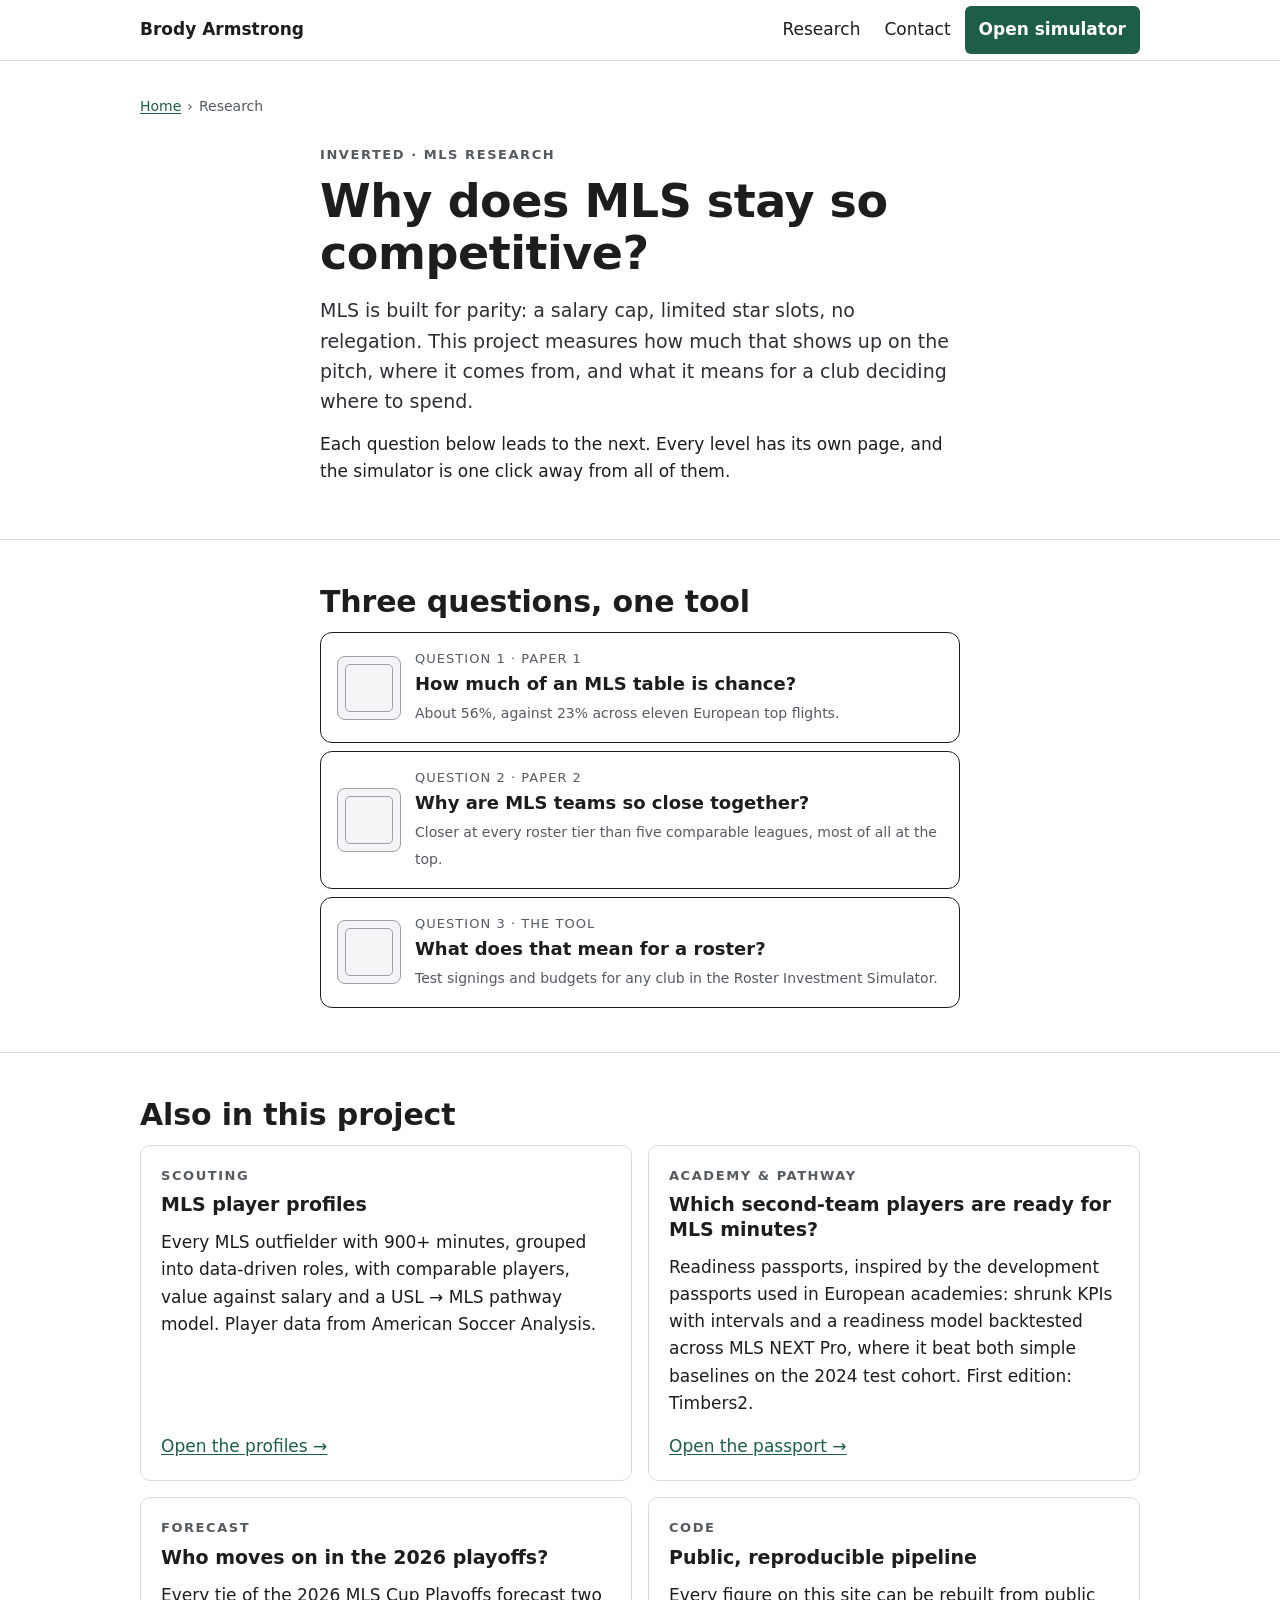
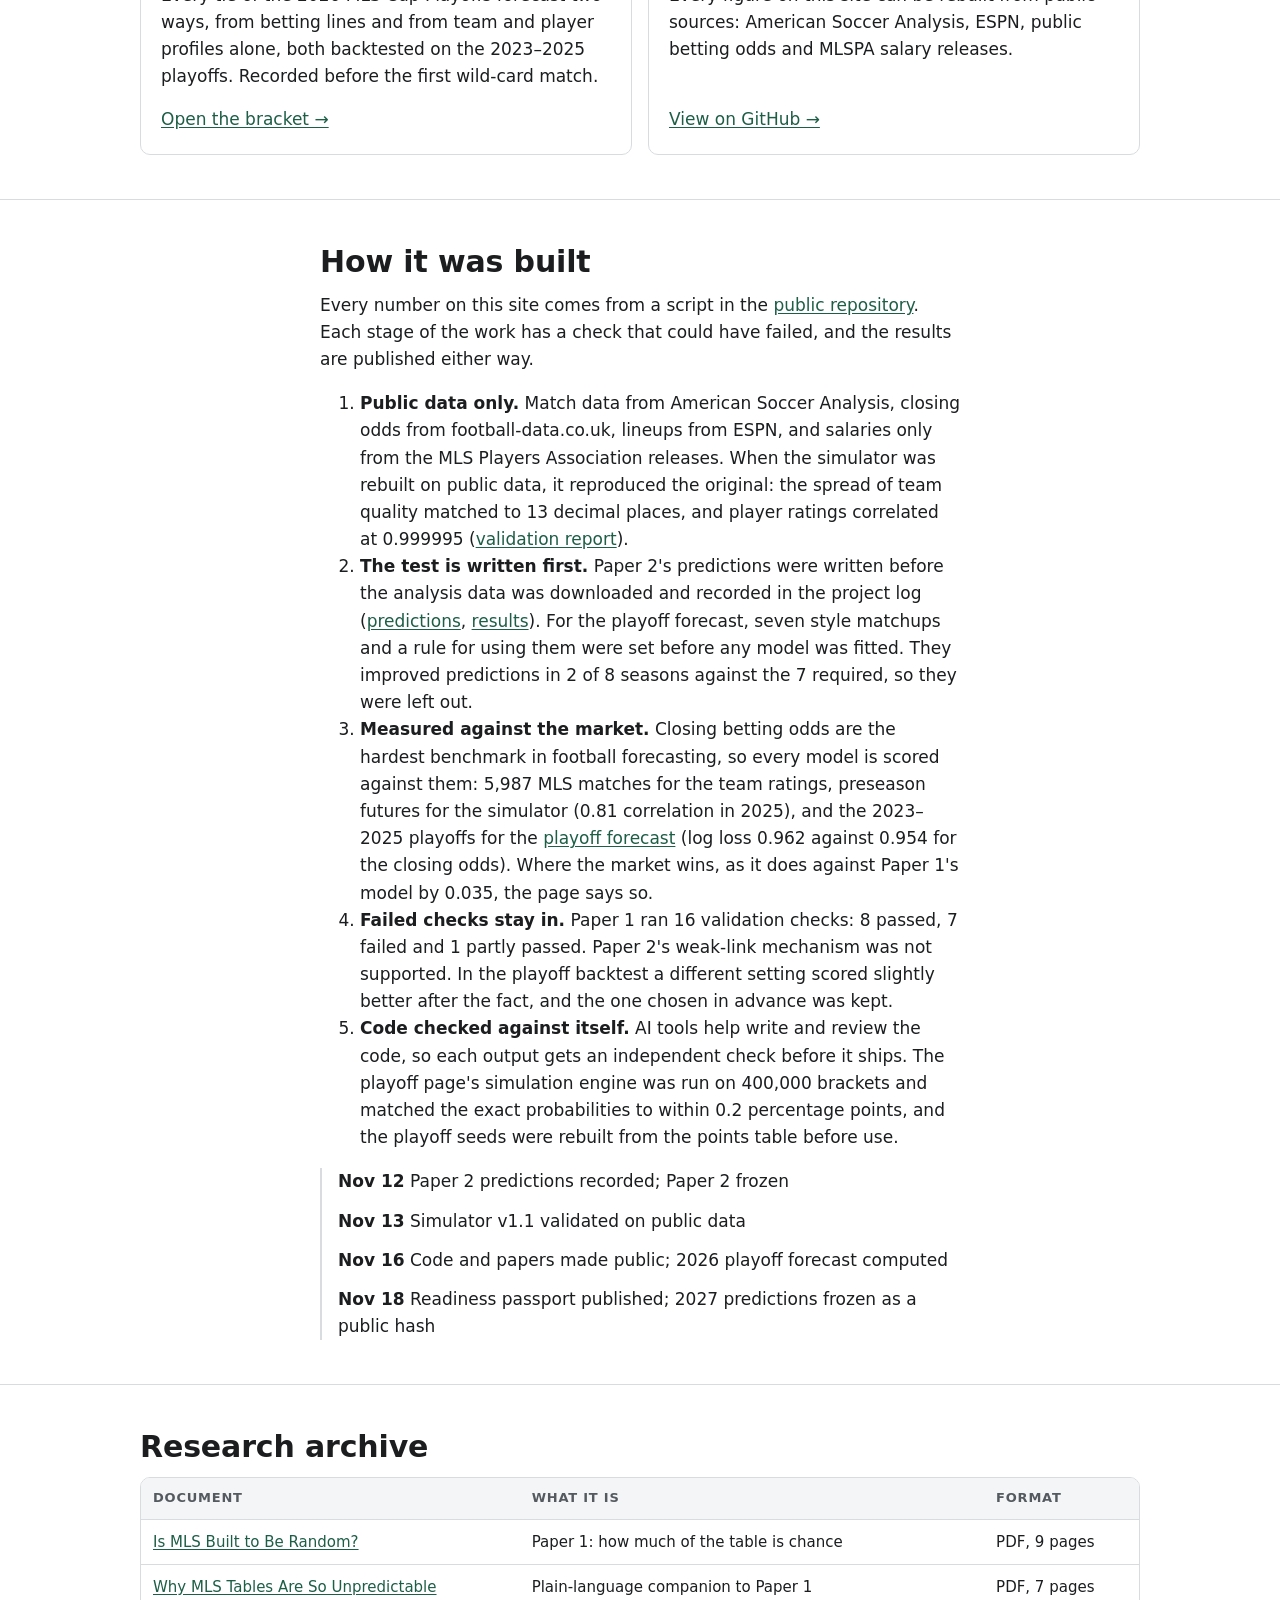
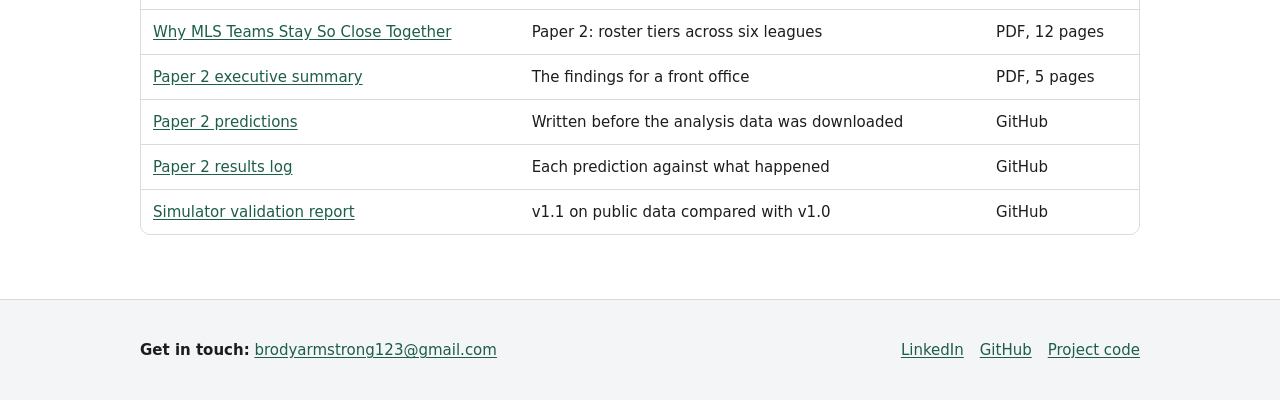
==== commit 71c683f8: "Research hub: add readiness passport card and Nov 18 timeline entry" ====
--- a/inverted/index.html
+++ b/inverted/index.html
@@ -66,6 +66,12 @@
         <p class="more"><a href="profiles/">Open the profiles →</a></p>
       </article>
       <article class="card">
+        <p class="kicker" style="margin:0">Academy &amp; pathway</p>
+        <h3>Which second-team players are ready for MLS minutes?</h3>
+        <p>Readiness passports, inspired by the development passports used in European academies: shrunk KPIs with intervals and a readiness model backtested across MLS NEXT Pro, where it beat both simple baselines on the 2024 test cohort. First edition: Timbers2.</p>
+        <p class="more"><a href="passport/">Open the passport →</a></p>
+      </article>
+      <article class="card">
         <p class="kicker" style="margin:0">Forecast</p>
         <h3>Who moves on in the 2026 playoffs?</h3>
         <p>Every tie of the 2026 MLS Cup Playoffs forecast two ways, from betting lines and from team and player profiles alone, both backtested on the 2023–2025 playoffs. Recorded before the first wild-card match.</p>
@@ -96,6 +102,7 @@
       <li><b>Nov 12</b> Paper 2 predictions recorded; Paper 2 frozen</li>
       <li><b>Nov 13</b> Simulator v1.1 validated on public data</li>
       <li><b>Nov 16</b> Code and papers made public; 2026 playoff forecast computed</li>
+      <li><b>Nov 18</b> Readiness passport published; 2027 predictions frozen as a public hash</li>
     </ul>
   </div>
 </section>
